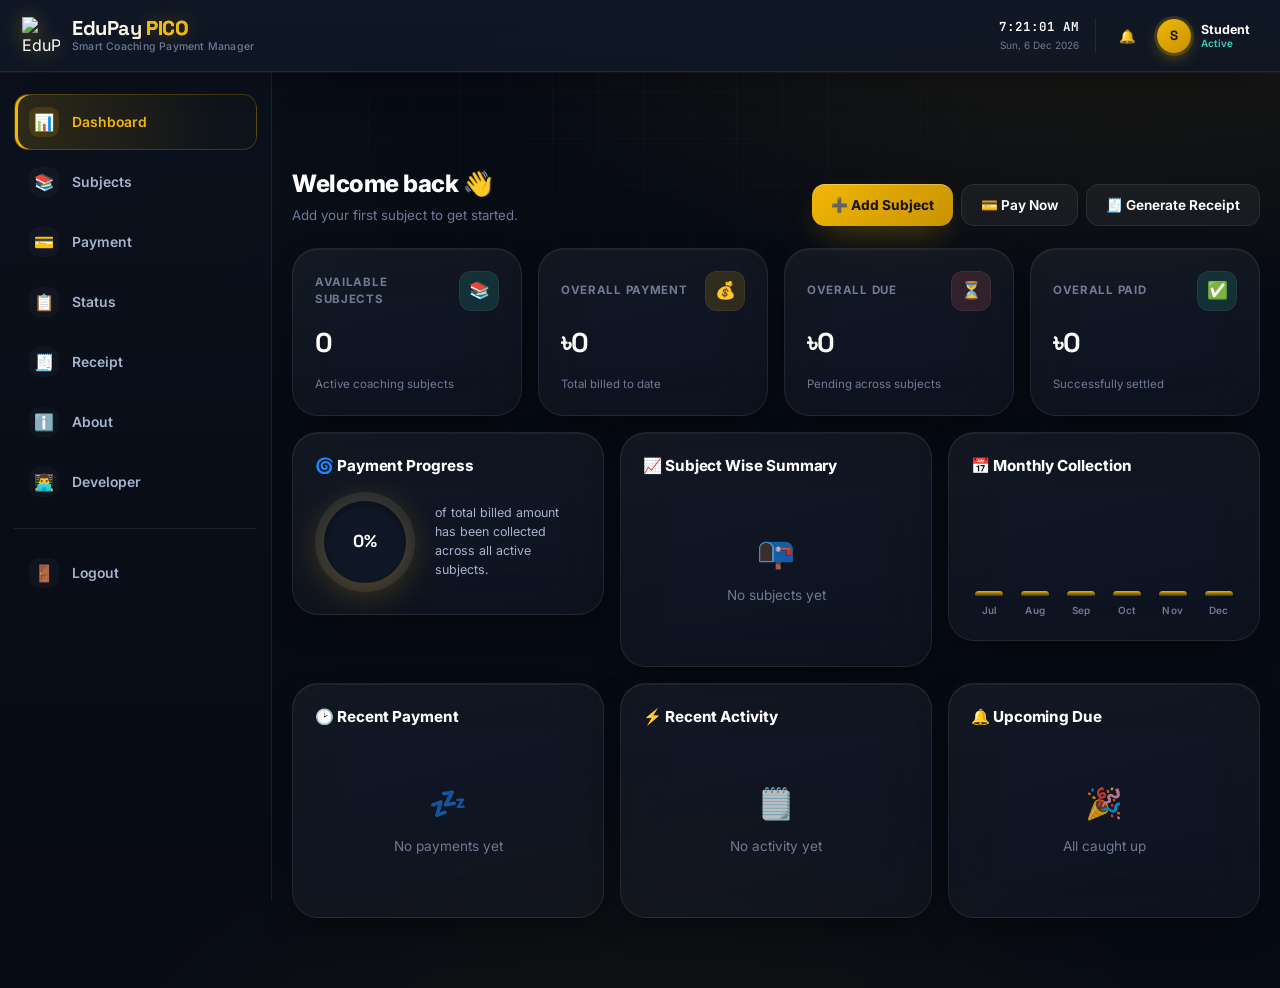
==== index.html @ 9c1e5a85 "Add files via upload" ====
<!DOCTYPE html>
<html lang="en">
<head>
<meta charset="UTF-8">
<meta name="viewport" content="width=device-width, initial-scale=1.0, viewport-fit=cover">
<title>EduPay Pico — Smart Coaching Payment Manager</title>
<link rel="preconnect" href="https://fonts.googleapis.com">
<link href="https://fonts.googleapis.com/css2?family=Space+Grotesk:wght@500;600;700&family=Inter:wght@400;500;600;700&family=JetBrains+Mono:wght@500&display=swap" rel="stylesheet">
<link rel="stylesheet" href="style.css">
<script src="https://cdnjs.cloudflare.com/ajax/libs/jspdf/2.5.1/jspdf.umd.min.js"></script>
</head>
<body>

<div id="app">

  <!-- ============ HEADER ============ -->
<!-- =========================
     TOP HEADER
========================== -->
<header class="topbar">

    <!-- Left -->
<div class="hdr-left">

    <button class="icon-btn hamburger" id="btnHamburger">
        ☰
    </button>

    <div class="brand-wrap">

<img src="paypico.png" class="logo-img" alt="EduPay Pico">

        <div class="brand-info">

            <h1 class="brand-title">
                EduPay <span>PICO</span>
            </h1>

            <p class="brand-sub">
                Smart Coaching Payment Manager
            </p>

        </div>

    </div>

</div>

    <!-- Right -->
    <div class="hdr-right">

        <div class="clock-wrap">
            <div class="clock-time" id="clockTime">--:--</div>
            <div class="clock-date" id="clockDate">-- --- ----</div>
        </div>

        <div class="rel">
            <button class="icon-btn notif-btn" id="btnNotif">
                🔔
                <span class="badge-dot" id="notifDot"></span>
            </button>

            <div class="dropdown glass" id="notifDropdown">
                <div class="dropdown-head">Notifications</div>
                <div id="notifList">
                    <div class="dropdown-empty">
                        No notifications.
                    </div>
                </div>
            </div>
        </div>

        <div class="rel">

            <button class="profile-chip" id="btnProfile">

                <div class="avatar" id="avatarInit">
                    S
                </div>

                <div class="profile-info">
                    <span class="profile-name" id="profileNameTxt">
                        Student
                    </span>

                    <small>Active</small>
                </div>

            </button>

            <div class="dropdown glass" id="profileDropdown">

                <button class="dropdown-item" id="miEditName">
                    ✏️ Edit Name
                </button>

                <button class="dropdown-item" id="miAbout">
                    ℹ️ About
                </button>

                <button class="dropdown-item danger" id="miLogout">
                    🚪 Logout
                </button>

            </div>

        </div>

    </div>

</header>

  <div class="sidebar-backdrop" id="sidebarBackdrop"></div>

  <!-- ============ SIDEBAR ============ -->
  <nav class="sidebar" id="sidebar">
    <div class="nav-item active" data-page="dashboard"><span class="ic">📊</span> Dashboard</div>
    <div class="nav-item" data-page="subjects"><span class="ic">📚</span> Subjects</div>
    <div class="nav-item" data-page="payment"><span class="ic">💳</span> Payment</div>
    <div class="nav-item" data-page="status"><span class="ic">📋</span> Status</div>
    <div class="nav-item" data-page="receipt"><span class="ic">🧾</span> Receipt</div>
    <div class="nav-item" data-page="about"><span class="ic">ℹ️</span> About</div>
    <div class="nav-item" data-page="developer"><span class="ic">👨‍💻</span> Developer</div>
    <div class="sidebar-foot">
      <div class="nav-item" id="navLogout"><span class="ic">🚪</span> Logout</div>
    </div>
  </nav>

  <!-- ============ MAIN ============ -->
  <main>

    <!-- ---------------- DASHBOARD ---------------- -->
    <section class="page active" id="page-dashboard">
      <div class="page-head">
        <div>
          <div class="page-title">Welcome back 👋</div>
          <div class="page-sub" id="dashSubtitle">Here's your coaching payment overview.</div>
        </div>
        <div style="display:flex; gap:8px; flex-wrap:wrap;">
          <button class="btn btn-gold" data-action="quick-add-subject">➕ Add Subject</button>
          <button class="btn" data-action="quick-pay">💳 Pay Now</button>
          <button class="btn" data-action="quick-receipt">🧾 Generate Receipt</button>
        </div>
      </div>

      <div class="grid g4" style="margin-bottom:16px;">
        <div class="glass card stat-card">
          <div class="stat-top"><span class="stat-label">Available Subjects</span><div class="stat-ic" style="background:var(--teal-soft); color:var(--teal);">📚</div></div>
          <div class="stat-value" id="statSubjects">0</div>
          <div class="stat-sub">Active coaching subjects</div>
        </div>
        <div class="glass card stat-card">
          <div class="stat-top"><span class="stat-label">Overall Payment</span><div class="stat-ic" style="background:var(--gold-soft); color:var(--gold);">💰</div></div>
          <div class="stat-value" id="statOverall">৳0</div>
          <div class="stat-sub">Total billed to date</div>
        </div>
        <div class="glass card stat-card">
          <div class="stat-top"><span class="stat-label">Overall Due</span><div class="stat-ic" style="background:var(--coral-soft); color:var(--coral);">⏳</div></div>
          <div class="stat-value" id="statDue">৳0</div>
          <div class="stat-sub">Pending across subjects</div>
        </div>
        <div class="glass card stat-card">
          <div class="stat-top"><span class="stat-label">Overall Paid</span><div class="stat-ic" style="background:var(--teal-soft); color:var(--teal);">✅</div></div>
          <div class="stat-value" id="statPaid">৳0</div>
          <div class="stat-sub">Successfully settled</div>
        </div>
      </div>

      <div class="grid g3" style="margin-bottom:16px; align-items:start;">
        <div class="glass card">
          <div class="section-title">🌀 Payment Progress</div>
          <div class="ring-wrap">
            <div class="ring" id="progressRing"><span class="ring-val" id="progressVal">0%</span></div>
            <div>
              <div style="font-size:.78rem; color:var(--text-dim);">of total billed amount has been collected across all active subjects.</div>
            </div>
          </div>
        </div>
        <div class="glass card">
          <div class="section-title">📈 Subject Wise Summary</div>
          <div id="subjectBars"><div class="list-empty"><span class="em-ic">📭</span>No subjects yet</div></div>
        </div>
        <div class="glass card">
          <div class="section-title">📅 Monthly Collection</div>
          <div class="month-chart" id="monthChart"></div>
        </div>
      </div>

      <div class="grid g3">
        <div class="glass card">
          <div class="section-title">🕑 Recent Payment</div>
          <div id="recentPayments"><div class="list-empty"><span class="em-ic">💤</span>No payments yet</div></div>
        </div>
        <div class="glass card">
          <div class="section-title">⚡ Recent Activity</div>
          <div id="recentActivity"><div class="list-empty"><span class="em-ic">🗒️</span>No activity yet</div></div>
        </div>
        <div class="glass card">
          <div class="section-title">🔔 Upcoming Due</div>
          <div id="upcomingDue"><div class="list-empty"><span class="em-ic">🎉</span>All caught up</div></div>
        </div>
      </div>
    </section>

    <!-- ---------------- SUBJECTS ---------------- -->
    <section class="page" id="page-subjects">
      <div class="page-head">
        <div>
          <div class="page-title">Subjects</div>
          <div class="page-sub">Manage your coaching subjects &amp; teachers.</div>
        </div>
        <button class="btn btn-gold" id="btnAddSubject">➕ Add Subject</button>
      </div>
      <div class="toolbar">
        <div class="search-wrap"><span class="search-ic">🔍</span><input class="input" id="subjSearch" placeholder="Search subject or teacher..."></div>
        <select class="input" id="subjFilterStatus" style="max-width:170px;">
          <option value="">All Status</option>
          <option value="Active">Active</option>
          <option value="Inactive">Inactive</option>
        </select>
      </div>
      <div class="grid g3" id="subjectList"></div>
    </section>

    <!-- ---------------- PAYMENT ---------------- -->
    <section class="page" id="page-payment">
      <div class="page-head">
        <div>
          <div class="page-title">Payment</div>
          <div class="page-sub">Select a subject and settle unpaid months.</div>
        </div>
      </div>
      <div class="glass card" style="max-width:640px; margin-bottom:16px;">
        <div class="field">
          <label>Select Subject</label>
          <select class="input" id="paySubjectSelect"><option value="">-- choose subject --</option></select>
        </div>
        <div id="payDetails" style="display:none;">
          <div class="grid g2" style="margin-bottom:14px;">
            <div class="glass card" style="padding:14px;">
              <div class="stat-label">Teacher</div>
              <div style="font-weight:700; margin-top:4px;" id="payTeacher">-</div>
            </div>
            <div class="glass card" style="padding:14px;">
              <div class="stat-label">Monthly Salary</div>
              <div style="font-weight:700; margin-top:4px;" id="paySalary">-</div>
            </div>
            <div class="glass card" style="padding:14px;">
              <div class="stat-label">Paid Months</div>
              <div style="font-weight:700; margin-top:4px;" id="payPaidCount">-</div>
            </div>
            <div class="glass card" style="padding:14px;">
              <div class="stat-label">Due Months</div>
              <div style="font-weight:700; margin-top:4px; color:var(--coral);" id="payDueCount">-</div>
            </div>
          </div>
          <div class="field"><label>Current Running Month</label><div class="chip chip-gray" id="payCurrentMonth">-</div></div>
<div class="field">
    <label>Month Select to Pay</label>
    <div class="month-check-list" id="payMonthList"></div>
</div>

<div class="field-row">
            <div class="field"><label>Payment Date</label><input type="date" class="input" id="payDate"></div>
            <div class="field"><label>Payment Method</label>
              <select class="input" id="payMethod"><option>Cash</option><option>Bank Transfer</option><option>Mobile Banking</option><option>Card</option></select>
            </div>
          </div>
          <div class="field"><label>Notes (optional)</label><textarea class="textarea" id="payNotes" placeholder="Add a note..."></textarea></div>
          <div class="glass card" style="padding:14px; display:flex; justify-content:space-between; align-items:center; margin-bottom:14px;">
            <span class="stat-label">Total Amount</span>
            <span class="stat-value" style="font-size:1.3rem;" id="payAmount">৳0</span>
          </div>
          <button class="btn btn-gold btn-block" id="btnConfirmPay">✅ Confirm Payment</button>
        </div>
    </section>

    <!-- ---------------- STATUS ---------------- -->
    <section class="page" id="page-status">
      <div class="page-head">
        <div>
          <div class="page-title">Status</div>
          <div class="page-sub">Payment status across all subjects.</div>
        </div>
      </div>
      <div class="grid g2" style="margin-bottom:16px;">
        <div class="glass card stat-card"><div class="stat-label">Total Paid</div><div class="stat-value" id="statusTotalPaid" style="color:var(--teal);">৳0</div></div>
        <div class="glass card stat-card"><div class="stat-label">Total Due</div><div class="stat-value" id="statusTotalDue" style="color:var(--coral);">৳0</div></div>
      </div>
      <div class="toolbar">
        <div class="search-wrap"><span class="search-ic">🔍</span><input class="input" id="statusSearch" placeholder="Search subject or teacher..."></div>
        <select class="input" id="statusFilter" style="max-width:160px;">
          <option value="">All</option>
          <option value="Paid">Paid</option>
          <option value="Partial">Partial</option>
          <option value="Due">Due</option>
        </select>
      </div>
      <div class="glass card table-wrap">
        <table class="data" id="statusTable">
          <thead><tr>
            <th data-sort="name">Subject</th><th data-sort="teacher">Teacher</th><th data-sort="salary">Salary</th>
            <th data-sort="paid">Paid</th><th data-sort="due">Due</th><th>Current Month</th><th>Status</th>
          </tr></thead>
          <tbody id="statusBody"></tbody>
        </table>
      </div>
    </section>

    <!-- ---------------- RECEIPT ---------------- -->
    <section class="page" id="page-receipt">
      <div class="page-head">
        <div>
          <div class="page-title">Receipt</div>
          <div class="page-sub">Generate subject-wise or overall receipts.</div>
        </div>
      </div>
      <div class="receipt-tabs">
        <button class="tab-btn active" data-rtab="subject">Subject Wise</button>
        <button class="tab-btn" data-rtab="overall">Overall</button>
        <button class="tab-btn" data-rtab="history">History</button>
      </div>

      <div id="rtab-subject">
        <div class="glass card" style="max-width:520px; margin-bottom:16px;">
          <div class="field"><label>Select Subject</label><select class="input" id="rcSubjectSelect"><option value="">-- choose subject --</option></select></div>
          <div class="field"><label>Select Payment Record</label><select class="input" id="rcPaymentSelect"><option value="">-- choose payment --</option></select></div>
          <button class="btn btn-gold btn-block" id="btnGenSubjectReceipt">🧾 Generate Receipt</button>
        </div>
      </div>
      <div id="rtab-overall" style="display:none;">
        <div class="glass card" style="max-width:520px; margin-bottom:16px;">
          <p style="font-size:.82rem; color:var(--text-dim); margin-bottom:14px;">Generates a consolidated receipt covering every subject's paid &amp; due amount as of today.</p>
          <button class="btn btn-gold btn-block" id="btnGenOverallReceipt">🧾 Generate Overall Receipt</button>
        </div>
      </div>
      <div id="rtab-history" style="display:none;">
        <div id="receiptHistory" class="grid g3"></div>
      </div>

      <div id="receiptPreviewWrap" style="display:none; max-width:560px;">
        <div class="receipt-preview" id="receiptPreview"></div>
        <div style="display:flex; gap:10px; margin-top:14px;">
          <button class="btn btn-gold" id="btnDownloadPdf">⬇️ Download PDF</button>
          <button class="btn" id="btnPrintReceipt">🖨️ Print</button>
        </div>
      </div>
    </section>

    <!-- ---------------- ABOUT ---------------- -->
    <section class="page" id="page-about">
      <div class="page-head"><div><div class="page-title">About EduPay Pico</div><div class="page-sub">Smart Coaching Payment Manager</div></div></div>
      <div class="grid g2">
        <div class="glass card">
          <div class="section-title">📦 Version</div>
          <p style="font-size:.85rem; color:var(--text-dim);">EduPay Pico v1.0.0 — a fully offline-first, single-file payment manager for coaching centers.</p>
        </div>
        <div class="glass card">
          <div class="section-title">🎯 Purpose</div>
          <p style="font-size:.85rem; color:var(--text-dim);">Helps students and guardians track subject-wise coaching fees, monthly dues, and generate professional receipts — all stored locally on your device.</p>
        </div>
        <div class="glass card">
          <div class="section-title">✨ Features</div>
          <div class="days-row">
            <span class="day-pill">Subject Manager</span><span class="day-pill">Auto Due Tracking</span>
            <span class="day-pill">Receipts</span><span class="day-pill">PDF Export</span>
            <span class="day-pill">Backups</span><span class="day-pill">Live Search</span>
          </div>
        </div>
        <div class="glass card">
          <div class="section-title">📖 How To Use</div>
          <p style="font-size:.85rem; color:var(--text-dim);">1. Add a subject with schedule &amp; fee. 2. Visit Payment to settle due months. 3. Generate a receipt anytime from the Receipt page.</p>
        </div>
      </div>
      <div class="glass card" style="margin-top:16px;">
        <div class="section-title">🔗 Links</div>
        <div class="social-row">
          <a class="btn btn-sm" href="#" onclick="return false;">📘 Facebook</a>
          <a class="btn btn-sm" href="#" onclick="return false;">💻 GitHub</a>
          <a class="btn btn-sm" href="mailto:hello@edupaypico.app">✉️ Email</a>
          <a class="btn btn-sm" href="#" onclick="return false;">🌐 Website</a>
        </div>
      </div>
      <div class="glass card" style="margin-top:16px;">
        <div class="section-title">💾 Data Management</div>
        <div style="display:flex; gap:10px; flex-wrap:wrap;">
          <button class="btn" id="btnExportJson">⬇️ Download JSON Backup</button>
          <button class="btn" id="btnImportJsonTrigger">⬆️ Import JSON</button>
          <input type="file" id="importFileInput" accept=".json" style="display:none;">
          <button class="btn btn-danger" id="btnResetDb">🗑️ Reset Database</button>
        </div>
      </div>
    </section>

    <!-- ---------------- DEVELOPER ---------------- -->
<section class="page" id="page-developer">

<div class="glass card" style="padding:28px;overflow:hidden;">

    <div style="font-size:12px;
    letter-spacing:4px;
    color:var(--gold);
    text-transform:uppercase;
    margin-bottom:8px;">
        Established 2026
    </div>

    <div style="font-size:12px;
    color:var(--text-faint);
    letter-spacing:3px;
    margin-bottom:45px;">
        MD. MOSHIUR RAHMAN
    </div>

    <h1 style="
    font-size:42px;
    line-height:1.1;
    margin-bottom:25px;
    font-family:var(--font-d);
    color:#f4d88a;">
        MD. Moshiur<br>Rahman
    </h1>

    <div style="
    border-left:4px solid var(--gold);
    padding-left:15px;
    margin-bottom:28px;">

        <h3>Student</h3>
        <h3>Frontend Web Developer</h3>
        <h3>UI Designer</h3>

    </div>

    <p style="
    color:var(--text-dim);
    line-height:1.8;
    margin-bottom:40px;">

        "I enjoy creating elegant websites with clean interfaces and smooth user experiences.
        Every project is built with creativity, attention to detail, and a passion for modern web design."

    </p>

<a href="https://moshiur-port.netlify.app/" class="btn btn-gold btn-block">
    🚀 Explore My Portfolio
</a>
</div>

<div class="grid g2" style="margin-top:20px;">

<div class="glass card">
<h3>Skills</h3>
<div class="days-row" style="margin-top:15px;">
<span class="day-pill">HTML5</span>
<span class="day-pill">CSS3</span>
<span class="day-pill">JavaScript</span>
<span class="day-pill">Firebase</span>
<span class="day-pill">UI/UX</span>
<span class="day-pill">Responsive Design</span>
</div>
</div>

<div class="glass card">
<h3>Projects</h3>

<div class="row-item">
<span>💳 EduPay Pico</span>
<span>v1.0</span>
</div>

<div class="row-item">
<span>📚 GolpoX</span>
<span>Live</span>
</div>

<div class="row-item">
<span>🌐 Portfolio</span>
<span>2026</span>
</div>

</div>

<div class="glass card">
<h3>Social</h3>

<div style="display:flex;flex-wrap:wrap;gap:10px;margin-top:15px;">

<button class="btn btn-sm">🌐 Portfolio</button>

<button class="btn btn-sm">📘 Facebook</button>

<button class="btn btn-sm">💻 GitHub</button>

<button class="btn btn-sm">✉️ Email</button>

</div>

</div>

<div class="glass card">

<h3>About Developer</h3>

<p style="margin-top:15px;color:var(--text-dim);line-height:1.8;">

Frontend developer passionate about creating premium web applications with modern UI, smooth animations and clean architecture.

</p>

</div>

</div>

</section>

  </main>
</div>

<!-- ============ MODAL: ADD/EDIT SUBJECT ============ -->
<div class="modal-overlay" id="subjectModal">
  <div class="modal-box glass">
    <div class="modal-head"><div class="modal-title" id="subjectModalTitle">Add Subject</div><div class="close-x" data-close="subjectModal">✕</div></div>
    <input type="hidden" id="subjEditId">
    <div class="field"><label>Subject Name</label><input class="input" id="subjName" placeholder="e.g. Physics"></div>
    <div class="field"><label>Teacher Name</label><input class="input" id="subjTeacher" placeholder="e.g. Mr. Karim"></div>
    <div class="field"><label>Monthly Salary (৳)</label><input type="number" class="input" id="subjSalary" placeholder="e.g. 1500" min="0"></div>
    <div class="field">
      <label>Select Days</label>
      <div class="checkbox-grid" id="dayCheckboxes"></div>
    </div>
    <div class="field-row">
      <div class="field"><label>Start Time</label><input type="time" class="input" id="subjStart"></div>
      <div class="field"><label>End Time</label><input type="time" class="input" id="subjEnd"></div>
    </div>
    <div class="field-row">
      <div class="field"><label>Start Month</label><select class="input" id="subjStartMonth"></select></div>
      <div class="field"><label>Start Year</label><select class="input" id="subjStartYear"></select></div>
    </div>
    <button class="btn btn-sm" id="btnAutoGenDate" style="margin-bottom:14px;">⚡ Auto Generate (Current Month/Year)</button>
    <div class="field">
      <label>Status</label>
      <select class="input" id="subjStatus"><option>Active</option><option>Inactive</option></select>
    </div>
    <div class="modal-foot">
      <button class="btn btn-block" data-close="subjectModal">Cancel</button>
      <button class="btn btn-gold btn-block" id="btnSaveSubject">Save</button>
    </div>
  </div>
</div>

<!-- ============ MODAL: CONFIRM ============ -->
<div class="modal-overlay" id="confirmModal">
  <div class="modal-box glass" style="max-width:380px; text-align:center;">
    <div class="confirm-icon">⚠️</div>
    <div class="modal-title" id="confirmTitle" style="margin-bottom:6px;">Are you sure?</div>
    <p style="font-size:.82rem; color:var(--text-dim); margin-bottom:18px;" id="confirmMsg">This action cannot be undone.</p>
    <div class="modal-foot">
      <button class="btn btn-block" data-close="confirmModal">Cancel</button>
      <button class="btn btn-danger btn-block" id="btnConfirmYes">Confirm</button>
    </div>
  </div>
</div>

<!-- ============ MODAL: EDIT NAME ============ -->
<div class="modal-overlay" id="nameModal">
  <div class="modal-box glass" style="max-width:380px;">
    <div class="modal-head"><div class="modal-title">Edit Your Name</div><div class="close-x" data-close="nameModal">✕</div></div>
    <div class="field"><label>Student Name</label><input class="input" id="studentNameInput" placeholder="Your name"></div>
    <div class="modal-foot">
      <button class="btn btn-block" data-close="nameModal">Cancel</button>
      <button class="btn btn-gold btn-block" id="btnSaveName">Save</button>
    </div>
  </div>
</div>

<div id="toast-stack"></div>

<script src="script.js"></script>
</body>
</html>
---- style.css ----
/* ==========================================================================
   EduPay Pico — v2.0 "Aurum" Theme
   Luxury SaaS dashboard redesign. Stripe-grade spacing, Linear-grade
   restraint, Notion-grade cleanliness — one gold identity throughout.
   Every selector below matches an existing DOM hook in index.html / script.js.
   Structure, IDs, and JS behavior are untouched — only the surface changed.
   ========================================================================== */

:root{
  /* ---- Brand tokens ---- */
  --bg:#070B14;
  --bg-2:#101827;
  --surface:#181F2F;
  --bg-grid: rgba(255,255,255,0.02);

  --panel: rgba(255,255,255,0.05);
  --panel-strong: rgba(255,255,255,0.09);
  --panel-border: rgba(255,255,255,0.08);
  --panel-border-strong: rgba(255,255,255,0.16);

  --text:#FFFFFF;
  --text-dim:#A6B3CF;
  --text-faint:#6F7A95;

  --gold:#F2B705;
  --dark-gold:#C79200;
  --gold-soft:rgba(242,183,5,0.14);

  --teal:#2DD4BF;
  --teal-soft:rgba(45,212,191,0.14);

  --coral:#FB6A6A;
  --coral-soft:rgba(251,106,106,0.14);

  --amber:#FDBA74;
  --amber-soft:rgba(253,186,116,0.14);

  --radius-lg:26px;
  --radius-md:18px;
  --radius-sm:12px;

  --shadow-lg:0 28px 70px -16px rgba(0,0,0,0.7);
  --shadow-md:0 14px 36px -12px rgba(0,0,0,0.6);
  --shadow-gold:0 14px 34px -12px rgba(242,183,5,0.45);

  --font-d:'Space Grotesk',sans-serif;
  --font-b:'Inter',sans-serif;
  --font-m:'JetBrains Mono',monospace;

  --sidebar-w:272px;
  --header-h:72px;
}

*{ box-sizing:border-box; margin:0; padding:0; }
html{ -webkit-tap-highlight-color:transparent; }
body{
  font-family:var(--font-b);
  color:var(--text);
  background:
    radial-gradient(1200px 640px at 88% -8%, rgba(242,183,5,0.10), transparent 60%),
    radial-gradient(900px 560px at -6% 18%, rgba(45,212,191,0.06), transparent 55%),
    radial-gradient(1000px 700px at 50% 120%, rgba(199,146,0,0.08), transparent 60%),
    var(--bg);
  min-height:100vh;
  overflow-x:hidden;
  line-height:1.5;
  -webkit-font-smoothing:antialiased;
}
body::before{
  content:"";
  position:fixed; inset:0; z-index:0; pointer-events:none;
  background-image:
    linear-gradient(var(--bg-grid) 1px, transparent 1px),
    linear-gradient(90deg, var(--bg-grid) 1px, transparent 1px);
  background-size:46px 46px;
  mask-image:radial-gradient(ellipse 78% 55% at 50% 0%, black 25%, transparent 78%);
}
::selection{ background:var(--gold-soft); color:var(--gold); }
::-webkit-scrollbar{ width:9px; height:9px; }
::-webkit-scrollbar-track{ background:transparent; }
::-webkit-scrollbar-thumb{
  background:linear-gradient(180deg, rgba(242,183,5,0.45), rgba(255,255,255,0.10));
  border-radius:12px;
}
::-webkit-scrollbar-thumb:hover{
  background:linear-gradient(180deg, rgba(242,183,5,0.65), rgba(255,255,255,0.16));
}
a{ color:inherit; text-decoration:none; }
button{ font-family:inherit; cursor:pointer; }
input,select,textarea{ font-family:inherit; color:var(--text); }
:focus-visible{ outline:2px solid var(--gold); outline-offset:2px; border-radius:8px; }
h1,h2,h3,h4{ font-family:var(--font-d); letter-spacing:-0.015em; font-weight:700; }

/* ---------- Glass primitives ---------- */
.glass{
  background:linear-gradient(165deg, rgba(255,255,255,0.055), rgba(255,255,255,0.03));
  backdrop-filter:blur(26px) saturate(150%);
  -webkit-backdrop-filter:blur(26px) saturate(150%);
  border:1px solid var(--panel-border);
  border-radius:var(--radius-lg);
  box-shadow:var(--shadow-md), inset 0 1px 0 rgba(255,255,255,0.05);
  position:relative;
}
.card{
  padding:22px;
  transition:transform .3s cubic-bezier(.2,.8,.2,1), box-shadow .3s ease, border-color .3s ease;
}
.card::after{
  content:"";
  position:absolute; left:18px; right:18px; top:0; height:1px;
  background:linear-gradient(90deg, transparent, rgba(242,183,5,0.4), transparent);
  opacity:0; transition:opacity .3s ease;
  pointer-events:none;
}
.card:hover{ transform:translateY(-4px); border-color:var(--panel-border-strong); box-shadow:var(--shadow-lg), inset 0 1px 0 rgba(255,255,255,0.06); }
.card:hover::after{ opacity:1; }

/* ---------- App shell ---------- */
#app{ position:relative; z-index:1; min-height:100vh; }

/* ================= HEADER ================= */
.topbar{
  position:sticky; top:0; z-index:1000;
  height:var(--header-h);
  padding:0 22px;
  display:flex; justify-content:space-between; align-items:center;
  background:linear-gradient(180deg, rgba(16,24,39,.94), rgba(16,24,39,.82));
  backdrop-filter:blur(24px) saturate(150%);
  -webkit-backdrop-filter:blur(24px) saturate(150%);
  border-bottom:1px solid var(--panel-border);
  box-shadow:0 1px 0 rgba(255,255,255,.03), 0 18px 40px -26px rgba(0,0,0,.8);
}
.hdr-left{ display:flex; align-items:center; gap:14px; }
.brand-wrap{ display:flex; align-items:center; gap:12px; }
.brand-info{ display:flex; flex-direction:column; line-height:1.15; }
.logo-img{
  width:38px; height:38px; object-fit:contain;
  filter:drop-shadow(0 3px 10px rgba(242,183,5,.4));
}
.brand-title{
  font-size:20px; font-weight:800; margin:0;
  background:linear-gradient(90deg,#fff, #f4e6c1 55%, var(--gold));
  -webkit-background-clip:text; background-clip:text; -webkit-text-fill-color:transparent;
  letter-spacing:-.02em;
}
.brand-title span{
  -webkit-text-fill-color:var(--gold);
  text-shadow:0 0 20px rgba(242,183,5,.4);
}
.brand-sub{ font-size:10.5px; color:var(--text-faint); font-weight:500; letter-spacing:.02em; margin-top:1px; }

.hdr-right{ display:flex; align-items:center; gap:6px; }

.icon-btn{
  width:38px; height:38px; display:flex; justify-content:center; align-items:center;
  background:transparent; border:none; box-shadow:none;
  color:var(--text-dim); border-radius:12px;
  transition:background .2s ease, color .2s ease, transform .2s ease;
}
.icon-btn:hover{ background:rgba(255,255,255,.06); color:var(--text); }
.icon-btn:active{ transform:scale(.92); }
.hamburger{ margin-right:2px; }

.rel{ position:relative; }

.profile-chip{
  display:flex; align-items:center; gap:10px;
  background:transparent; border:none; padding:5px 8px 5px 5px !important; box-shadow:none;
  border-radius:14px; transition:background .2s ease;
}
.profile-chip:hover{ background:rgba(255,255,255,.05); }

.avatar{
  width:34px; height:34px; border-radius:50%;
  background:linear-gradient(145deg, var(--gold), var(--dark-gold));
  color:#171100;
  display:flex; justify-content:center; align-items:center;
  font-weight:800; font-family:var(--font-d);
  box-shadow:0 0 0 3px rgba(242,183,5,.16), 0 6px 16px -4px rgba(242,183,5,.5);
}

.profile-info{ display:flex; flex-direction:column; line-height:1.2; text-align:left; }
.profile-name{ font-size:12.5px; font-weight:700; color:var(--text); }
.profile-info small{ font-size:10px; color:var(--teal); font-weight:600; }

.clock-wrap{ text-align:right; margin-right:6px; padding-right:16px; border-right:1px solid var(--panel-border); }
.clock-time{ font-size:12.5px; font-family:var(--font-m); font-weight:600; color:var(--text); }
.clock-date{ font-size:10px; color:var(--text-faint); margin-top:1px; }

.badge-dot{
  position:absolute; top:6px; right:6px; width:8px; height:8px; border-radius:50%;
  background:var(--coral); box-shadow:0 0 0 2px var(--bg-2), 0 0 10px var(--coral);
  opacity:0; transform:scale(0); transition:.2s ease;
}
.badge-dot.show{ opacity:1; transform:scale(1); }

/* ---------- Dropdowns ---------- */
.dropdown{
  position:absolute; top:52px; right:0; display:none; z-index:9999;
  width:280px; max-width:82vw;
  background:linear-gradient(180deg, rgba(24,31,47,.98), rgba(14,18,29,.99));
  border:1px solid var(--panel-border-strong);
  border-radius:var(--radius-md);
  box-shadow:var(--shadow-lg), 0 0 0 1px rgba(242,183,5,.06);
  backdrop-filter:blur(22px);
  overflow:hidden;
  padding:8px;
}
.dropdown.open{ display:block; animation:dropdownIn .2s cubic-bezier(.2,.8,.2,1); }
@keyframes dropdownIn{ from{ opacity:0; transform:translateY(-8px) scale(.96); } to{ opacity:1; transform:translateY(0) scale(1); } }
.dropdown-head{
  font-size:11px; font-weight:700; letter-spacing:.06em; text-transform:uppercase;
  color:var(--text-faint); padding:10px 12px 8px;
}
.dropdown-empty{ padding:22px 12px; text-align:center; color:var(--text-faint); font-size:.8rem; }
.dropdown-item{
  width:100%; display:flex; align-items:center; gap:10px; text-align:left;
  padding:11px 12px; border-radius:11px; border:none; background:transparent;
  color:var(--text-dim); font-size:.83rem; font-weight:600; transition:.16s ease;
}
.dropdown-item:hover{ background:rgba(255,255,255,.06); color:var(--text); transform:translateX(2px); }
.dropdown-item.danger{ color:var(--coral); }
.dropdown-item.danger:hover{ background:var(--coral-soft); }

.notif-item{
  padding:11px 12px; border-radius:11px; font-size:.79rem; color:var(--text-dim);
  display:flex; flex-direction:column; gap:3px; transition:background .15s ease;
}
.notif-item:hover{ background:rgba(255,255,255,.05); }
.notif-time{ font-size:.68rem; color:var(--text-faint); }

@media(max-width:768px){
  .topbar{ height:60px; padding:0 12px; }
  .brand-title{ font-size:17px; }
  .brand-sub{ display:none; }
  .logo-img{ width:32px; height:32px; }
  .clock-wrap{ display:none; }
  .profile-name, .profile-info small{ display:none; }
  .profile-chip{ padding:4px !important; }
}

/* ================= SIDEBAR ================= */
.sidebar{
  position:fixed; top:var(--header-h); left:0; bottom:0; width:var(--sidebar-w);
  padding:22px 14px; z-index:50; overflow-y:auto;
  background:linear-gradient(180deg, rgba(12,17,29,.92), rgba(7,11,20,.96));
  backdrop-filter:blur(20px);
  border-right:1px solid var(--panel-border);
  transition:transform .35s cubic-bezier(.4,0,.2,1);
}
.nav-item{
  position:relative;
  display:flex; align-items:center; gap:13px; padding:12px 14px; border-radius:14px;
  color:var(--text-dim); font-size:.87rem; font-weight:600; margin-bottom:4px;
  border:1px solid transparent;
  transition:background .2s ease, color .2s ease, padding-left .2s ease, border-color .2s ease;
}
.nav-item .ic{
  font-size:1.02rem; width:30px; height:30px; flex-shrink:0;
  display:flex; align-items:center; justify-content:center;
  border-radius:9px; background:rgba(255,255,255,.03);
  transition:background .2s ease, transform .2s ease;
}
.nav-item:hover{ background:rgba(255,255,255,.05); color:var(--text); padding-left:17px; }
.nav-item:hover .ic{ background:rgba(255,255,255,.06); transform:scale(1.06); }
.nav-item.active{
  background:linear-gradient(90deg, rgba(242,183,5,.16), rgba(242,183,5,.02) 85%);
  color:var(--gold);
  border-color:rgba(242,183,5,.22);
  box-shadow:inset 3px 0 0 var(--gold);
}
.nav-item.active .ic{ background:var(--gold-soft); }
.sidebar-foot{ margin-top:18px; padding-top:16px; border-top:1px solid var(--panel-border); }

.sidebar-backdrop{
  position:fixed; inset:0; background:rgba(3,5,10,0.6); backdrop-filter:blur(2px); z-index:45;
  opacity:0; visibility:hidden; transition:.3s ease;
}
.sidebar-backdrop.show{ opacity:1; visibility:visible; }

/* ================= MAIN ================= */
main{ margin-left:0; padding:calc(var(--header-h) + 22px) 20px 70px; transition:margin .3s; min-height:100vh; }
.page{ display:none; animation:fadeSlide .4s cubic-bezier(.2,.8,.2,1); }
.page.active{ display:block; }
@keyframes fadeSlide{ from{ opacity:0; transform:translateY(14px);} to{ opacity:1; transform:translateY(0);} }

.page-head{ display:flex; align-items:flex-end; justify-content:space-between; gap:14px; margin-bottom:22px; flex-wrap:wrap; }
.page-title{ font-size:1.5rem; font-weight:800; letter-spacing:-.02em; }
.page-sub{ color:var(--text-faint); font-size:.83rem; margin-top:4px; }

/* ---------- Buttons ---------- */
.btn{
  display:inline-flex; align-items:center; justify-content:center; gap:8px;
  padding:12px 19px; border-radius:13px; font-size:.85rem; font-weight:650;
  border:1px solid var(--panel-border); background:var(--panel); color:var(--text);
  position:relative; overflow:hidden; white-space:nowrap;
  transition:transform .18s ease, box-shadow .18s ease, filter .18s ease, background .2s ease, border-color .2s ease;
}
.btn:hover{ background:var(--panel-strong); border-color:var(--panel-border-strong); transform:translateY(-2px); }
.btn:active{ transform:translateY(0) scale(.98); }
.btn-gold{
  background:linear-gradient(135deg,var(--gold),var(--dark-gold));
  color:#1a1200; border:none;
  box-shadow:var(--shadow-gold), inset 0 1px 0 rgba(255,255,255,.28);
  font-weight:750;
}
.btn-gold:hover{ filter:brightness(1.07); box-shadow:0 18px 40px -12px rgba(242,183,5,.6), inset 0 1px 0 rgba(255,255,255,.3); }
.btn-teal{ background:linear-gradient(135deg,var(--teal),#189d8c); color:#04231f; border:none; }
.btn-danger{ background:var(--coral-soft); color:var(--coral); border:1px solid rgba(251,106,106,0.28); }
.btn-danger:hover{ background:rgba(251,106,106,.22); }
.btn-ghost{ background:transparent; }
.btn-sm{ padding:8px 13px; font-size:.76rem; border-radius:10px; }
.btn-block{ width:100%; }
.ripple{ position:absolute; border-radius:50%; background:rgba(255,255,255,0.45); transform:scale(0); animation:rip .55s ease-out; pointer-events:none; }
@keyframes rip{ to{ transform:scale(3); opacity:0; } }

/* ---------- Grid helpers ---------- */
.grid{ display:grid; gap:16px; }
.g4{ grid-template-columns:repeat(4,1fr); }
.g3{ grid-template-columns:repeat(3,1fr); }
.g2{ grid-template-columns:repeat(2,1fr); }
@media(max-width:1100px){ .g4{ grid-template-columns:repeat(2,1fr);} .g3{ grid-template-columns:repeat(2,1fr);} }
@media(max-width:640px){ .g4,.g3,.g2{ grid-template-columns:1fr; } }

/* ---------- Stat cards ---------- */
.stat-card{ display:flex; flex-direction:column; gap:12px; }
.stat-top{ display:flex; align-items:center; justify-content:space-between; }
.stat-ic{
  width:40px; height:40px; border-radius:12px; display:flex; align-items:center; justify-content:center;
  font-size:1.05rem; box-shadow:inset 0 0 0 1px rgba(255,255,255,.06);
}
.stat-label{ font-size:.72rem; color:var(--text-faint); font-weight:700; text-transform:uppercase; letter-spacing:.06em; }
.stat-value{
  font-family:var(--font-d); font-size:1.7rem; font-weight:800; letter-spacing:-.01em;
  background:linear-gradient(90deg, #fff, #f4e6c1);
  -webkit-background-clip:text; background-clip:text; -webkit-text-fill-color:transparent;
}
.stat-sub{ font-size:.72rem; color:var(--text-faint); }

/* ---------- Progress ring ---------- */
.ring-wrap{ display:flex; align-items:center; gap:20px; }
.ring{
  width:100px; height:100px; border-radius:50%; display:flex; align-items:center; justify-content:center;
  position:relative; flex-shrink:0;
  filter:drop-shadow(0 6px 18px rgba(242,183,5,.3));
}
.ring::before{ content:""; position:absolute; inset:9px; border-radius:50%; background:var(--bg-2); box-shadow:inset 0 2px 8px rgba(0,0,0,.4); }
.ring-val{ position:relative; font-family:var(--font-d); font-weight:800; font-size:1.08rem; z-index:1; }

/* ---------- Bar rows ---------- */
.bar-row{ margin-bottom:13px; }
.bar-row-top{ display:flex; justify-content:space-between; font-size:.76rem; margin-bottom:6px; color:var(--text-dim); font-weight:500; }
.bar-track{ height:9px; border-radius:7px; background:rgba(255,255,255,0.06); overflow:hidden; }
.bar-fill{ height:100%; border-radius:7px; background:linear-gradient(90deg,var(--teal),var(--gold)); transition:width .7s cubic-bezier(.2,.8,.2,1); }

/* ---------- Month chart ---------- */
.month-chart{ display:flex; align-items:flex-end; gap:9px; height:126px; padding-top:12px; }
.month-col{ flex:1; display:flex; flex-direction:column; align-items:center; justify-content:flex-end; gap:7px; height:100%; }
.month-bar{
  width:100%; max-width:28px; border-radius:7px 7px 3px 3px;
  background:linear-gradient(180deg,var(--gold),rgba(242,183,5,0.2));
  box-shadow:0 4px 12px -4px rgba(242,183,5,.4);
  transition:height .7s cubic-bezier(.2,.8,.2,1); min-height:3px;
}
.month-lbl{ font-size:.62rem; color:var(--text-faint); font-weight:600; letter-spacing:.02em; }

/* ---------- Sections ---------- */
.section-title{ font-size:.95rem; font-weight:750; margin-bottom:14px; display:flex; align-items:center; gap:8px; letter-spacing:-.005em; }
.list-empty{ padding:38px 14px; text-align:center; color:var(--text-faint); font-size:.85rem; }
.list-empty .em-ic{ font-size:1.9rem; display:block; margin-bottom:10px; opacity:.75; }

/* ---------- Row items ---------- */
.row-item{ display:flex; align-items:center; justify-content:space-between; gap:10px; padding:12px 4px; border-bottom:1px solid var(--panel-border); font-size:.82rem; }
.row-item:last-child{ border-bottom:none; }
.row-item-l{ display:flex; align-items:center; gap:11px; min-width:0; }
.row-ic{ width:36px; height:36px; border-radius:11px; display:flex; align-items:center; justify-content:center; flex-shrink:0; font-size:.92rem; box-shadow:inset 0 0 0 1px rgba(255,255,255,.05); }
.truncate{ overflow:hidden; text-overflow:ellipsis; white-space:nowrap; }

/* ---------- Chips ---------- */
.chip{ display:inline-flex; align-items:center; gap:5px; padding:5px 11px; border-radius:20px; font-size:.66rem; font-weight:750; letter-spacing:.03em; }
.chip-green{ background:var(--teal-soft); color:var(--teal); }
.chip-orange{ background:var(--amber-soft); color:var(--amber); }
.chip-red{ background:var(--coral-soft); color:var(--coral); }
.chip-gray{ background:var(--panel-strong); color:var(--text-dim); }

/* ---------- Subject cards ---------- */
.subject-card{ display:flex; flex-direction:column; gap:13px; }
.subj-head{ display:flex; justify-content:space-between; align-items:flex-start; gap:8px; }
.subj-name{ font-family:var(--font-d); font-weight:750; font-size:1.08rem; }
.subj-teacher{ font-size:.76rem; color:var(--text-faint); margin-top:2px; }
.subj-meta{ display:grid; grid-template-columns:1fr 1fr; gap:9px; font-size:.74rem; }
.subj-meta div span{ display:block; color:var(--text-faint); font-size:.65rem; text-transform:uppercase; letter-spacing:.05em; margin-bottom:3px; }
.days-row{ display:flex; flex-wrap:wrap; gap:6px; }
.day-pill{ font-size:.62rem; padding:4px 8px; border-radius:7px; background:var(--panel-strong); color:var(--text-dim); font-weight:600; }
.subj-actions{ display:flex; gap:8px; margin-top:2px; }

/* ---------- Search / filter bar ---------- */
.toolbar{ display:flex; gap:11px; flex-wrap:wrap; margin-bottom:18px; align-items:center; }
.input, select.input, .textarea{
  padding:12px 15px; border-radius:13px; background:var(--panel); border:1px solid var(--panel-border);
  color:var(--text); font-size:.84rem; width:100%; transition:.2s ease;
}
.input:focus, select.input:focus, .textarea:focus{
  background:var(--panel-strong); border-color:var(--gold); box-shadow:0 0 0 3px rgba(242,183,5,.14);
}
.textarea{ resize:vertical; min-height:74px; }
.search-wrap{ position:relative; flex:1; min-width:180px; }
.search-wrap .input{ padding-left:38px; }
.search-ic{ position:absolute; left:13px; top:50%; transform:translateY(-50%); color:var(--text-faint); font-size:.85rem; }
.field{ margin-bottom:15px; }
.field label{ display:block; font-size:.73rem; color:var(--text-dim); margin-bottom:7px; font-weight:650; letter-spacing:.01em; }
.field-row{ display:grid; grid-template-columns:1fr 1fr; gap:12px; }
@media(max-width:520px){ .field-row{ grid-template-columns:1fr; } }

/* ---------- Table ---------- */
.table-wrap{ overflow-x:auto; }
table.data{ width:100%; border-collapse:collapse; font-size:.82rem; min-width:640px; }
table.data th{
  text-align:left; padding:12px; color:var(--text-faint); font-size:.67rem; text-transform:uppercase;
  letter-spacing:.06em; border-bottom:1px solid var(--panel-border); cursor:pointer; user-select:none;
  font-weight:700;
}
table.data th:hover{ color:var(--gold); }
table.data td{ padding:13px 12px; border-bottom:1px solid var(--panel-border); }
table.data tr{ transition:background .15s ease; }
table.data tr:hover td{ background:rgba(255,255,255,.03); }

/* ---------- Modal ---------- */
.modal-overlay{
  position:fixed; inset:0; z-index:100; display:flex; align-items:flex-end; justify-content:center;
  background:rgba(3,5,10,0.68); backdrop-filter:blur(6px);
  opacity:0; visibility:hidden; transition:.28s ease;
}
.modal-overlay.open{ opacity:1; visibility:visible; }
.modal-box{
  width:100%; max-width:540px; max-height:88vh; overflow-y:auto;
  border-radius:26px 26px 0 0; padding:24px 22px 28px;
  transform:translateY(36px); transition:.32s cubic-bezier(.2,.8,.2,1);
  background:linear-gradient(180deg, rgba(22,28,44,0.98), rgba(9,12,20,0.995));
  border:1px solid var(--panel-border-strong); border-bottom:none;
  box-shadow:0 -30px 80px -20px rgba(0,0,0,.6);
}
.modal-overlay.open .modal-box{ transform:translateY(0); }
@media(min-width:640px){
  .modal-overlay{ align-items:center; }
  .modal-box{
    border-radius:24px; border-bottom:1px solid var(--panel-border-strong);
    transform:translateY(14px) scale(.96);
    box-shadow:0 40px 90px -20px rgba(0,0,0,.75), 0 0 0 1px rgba(242,183,5,.07);
  }
}
.modal-head{ display:flex; justify-content:space-between; align-items:center; margin-bottom:18px; }
.modal-title{ font-size:1.08rem; font-weight:750; letter-spacing:-.01em; }
.close-x{
  width:34px; height:34px; border-radius:10px; display:flex; align-items:center; justify-content:center;
  background:var(--panel); border:1px solid var(--panel-border); color:var(--text-dim);
  transition:.18s ease;
}
.close-x:hover{ background:var(--coral-soft); color:var(--coral); border-color:rgba(251,106,106,.3); }
.checkbox-grid{ display:grid; grid-template-columns:repeat(4,1fr); gap:8px; }
@media(max-width:420px){ .checkbox-grid{ grid-template-columns:repeat(3,1fr);} }
.check-pill{
  display:flex; flex-direction:column; align-items:center; gap:5px; padding:10px 4px; border-radius:12px;
  background:var(--panel); border:1px solid var(--panel-border); font-size:.68rem; cursor:pointer;
  color:var(--text-dim); font-weight:600; transition:.16s ease;
}
.check-pill:hover{ border-color:var(--panel-border-strong); }
.check-pill.checked{ background:var(--gold-soft); border-color:rgba(242,183,5,0.4); color:var(--gold); }
.check-pill input{ display:none; }
.month-check-list{ display:flex; flex-direction:column; gap:8px; max-height:230px; overflow-y:auto; padding-right:4px; }
.month-check-item{
  display:flex; align-items:center; justify-content:space-between; padding:12px 14px; border-radius:13px;
  background:var(--panel); border:1px solid var(--panel-border); cursor:pointer; transition:.16s ease;
}
.month-check-item:hover{ border-color:var(--panel-border-strong); }
.month-check-item.checked{ border-color:rgba(242,183,5,0.4); background:var(--gold-soft); }
.modal-foot{ display:flex; gap:10px; margin-top:20px; }

/* ---------- Toast ---------- */
#toast-stack{ position:fixed; bottom:22px; left:50%; transform:translateX(-50%); z-index:200; display:flex; flex-direction:column; gap:10px; width:min(370px,92vw); }
.toast{
  padding:14px 17px; border-radius:15px; font-size:.82rem; font-weight:650; display:flex; align-items:center; gap:11px;
  background:linear-gradient(165deg, rgba(24,31,47,.97), rgba(12,16,26,.98));
  border:1px solid var(--panel-border-strong); box-shadow:var(--shadow-lg);
  animation:toastIn .32s cubic-bezier(.2,.8,.2,1);
}
@keyframes toastIn{ from{ opacity:0; transform:translateY(16px) scale(.94);} to{opacity:1; transform:translateY(0) scale(1);} }
.toast.out{ animation:toastOut .25s ease forwards; }
@keyframes toastOut{ to{ opacity:0; transform:translateY(10px) scale(.95);} }
.toast-ic{ font-size:1.05rem; }
.toast.success{ border-left:3px solid var(--teal); }
.toast.error{ border-left:3px solid var(--coral); }
.toast.info{ border-left:3px solid var(--gold); }

/* ---------- Empty state ---------- */
.empty-state{ text-align:center; padding:54px 20px; }
.empty-ic{ font-size:2.5rem; margin-bottom:14px; opacity:.75; }
.empty-title{ font-weight:750; margin-bottom:5px; }
.empty-sub{ color:var(--text-faint); font-size:.82rem; margin-bottom:18px; }

/* ---------- Receipt ---------- */
.receipt-tabs{ display:flex; gap:8px; margin-bottom:18px; }
.tab-btn{
  padding:10px 17px; border-radius:12px; font-size:.8rem; font-weight:650;
  background:var(--panel); border:1px solid var(--panel-border); color:var(--text-dim);
  transition:.18s ease;
}
.tab-btn:hover{ color:var(--text); }
.tab-btn.active{ background:var(--gold-soft); color:var(--gold); border-color:rgba(242,183,5,0.35); }
.receipt-preview{
  padding:28px; background:linear-gradient(160deg,#fdfaf1,#fff); color:#20180a; border-radius:20px;
  font-family:var(--font-b); position:relative; overflow:hidden;
  box-shadow:0 24px 60px -20px rgba(0,0,0,.55);
}
.receipt-preview::before{ content:""; position:absolute; inset:0; border:2px solid #f2b70555; border-radius:20px; pointer-events:none; margin:6px; }
.rc-head{ display:flex; justify-content:space-between; align-items:flex-start; border-bottom:2px dashed #e4d7ad; padding-bottom:15px; margin-bottom:15px; }
.rc-logo{ font-family:var(--font-d); font-weight:750; font-size:1.22rem; color:#8a6400; }
.rc-logo small{ display:block; font-weight:500; font-size:.62rem; color:#8a7a4c; letter-spacing:.05em; }
.rc-num{ font-family:var(--font-m); font-size:.78rem; text-align:right; color:#4a4030; }
.rc-grid{ display:grid; grid-template-columns:1fr 1fr; gap:10px; font-size:.78rem; margin-bottom:15px; }
.rc-grid div span{ display:block; color:#8a7a4c; font-size:.65rem; text-transform:uppercase; letter-spacing:.04em; margin-bottom:2px; }
table.rc-table{ width:100%; border-collapse:collapse; font-size:.8rem; margin-bottom:15px; }
table.rc-table th{ text-align:left; background:#f7edcc; padding:9px 10px; font-size:.68rem; text-transform:uppercase; letter-spacing:.04em; color:#6b5b28; }
table.rc-table td{ padding:9px 10px; border-bottom:1px solid #eee1bd; }
.rc-total-row td{ font-weight:750; }
.rc-foot{ text-align:center; font-size:.68rem; color:#a3946a; border-top:1px dashed #e4d7ad; padding-top:11px; }

/* ---------- Loader ---------- */
.loader-dot{ display:inline-block; width:8px; height:8px; border-radius:50%; background:var(--gold); animation:pulse 1s infinite ease-in-out; }
@keyframes pulse{ 0%,100%{ opacity:.3; transform:scale(.8);} 50%{ opacity:1; transform:scale(1.1);} }

/* ---------- Confirm dialog ---------- */
.confirm-icon{
  width:54px; height:54px; border-radius:16px; background:var(--coral-soft); color:var(--coral);
  display:flex; align-items:center; justify-content:center; font-size:1.45rem; margin:0 auto 16px;
  box-shadow:inset 0 0 0 1px rgba(251,106,106,.2);
}

/* ---------- Developer / about ---------- */
.profile-hero{ text-align:center; padding:38px 20px; }
.dev-avatar{
  width:104px; height:104px; border-radius:30px; margin:0 auto 18px;
  background:linear-gradient(135deg,var(--gold),var(--teal));
  display:flex; align-items:center; justify-content:center;
  font-family:var(--font-d); font-size:2.1rem; font-weight:750; color:#0a0e1a;
  animation:floaty 4s ease-in-out infinite;
  box-shadow:0 14px 34px -10px rgba(242,183,5,.55);
}
@keyframes floaty{ 0%,100%{ transform:translateY(0);} 50%{ transform:translateY(-9px);} }
.skill-tag{ display:inline-block; padding:7px 14px; border-radius:20px; background:var(--panel); border:1px solid var(--panel-border); font-size:.74rem; margin:4px; font-weight:600; }
.social-row{ display:flex; gap:10px; justify-content:center; flex-wrap:wrap; margin-top:18px; }

/* ---------- Desktop layout ---------- */
@media(min-width:900px){
  .sidebar{ transform:none !important; }
  main{ margin-left:var(--sidebar-w); }
  .sidebar-backdrop{ display:none; }
  .clock-wrap{ display:block; }
  .profile-name{ display:block; }
  .hamburger{ display:none; }
}
@media(max-width:899px){
  .sidebar{ transform:translateX(-100%); box-shadow:0 0 70px rgba(0,0,0,0.55); }
  .sidebar.open{ transform:translateX(0); }
}

/* ---------- Footer ---------- */
.portfolio-footer{
  margin-top:76px; padding:48px 20px; text-align:center;
  background:linear-gradient(180deg, var(--surface), var(--bg));
  border-top:1px solid var(--panel-border);
}
.footer-logo a{
  text-decoration:none; color:var(--gold); font-size:22px; font-weight:750;
  letter-spacing:3px; text-transform:uppercase; transition:.35s ease;
  text-shadow:0 0 8px rgba(242,183,5,.4), 0 0 16px rgba(242,183,5,.25);
}
.footer-logo a:hover{
  color:#fff; letter-spacing:5px;
  text-shadow:0 0 12px var(--gold), 0 0 26px var(--gold), 0 0 40px var(--gold);
}
.footer-tagline{ margin-top:15px; color:var(--text-faint); font-size:14px; font-style:italic; }
.footer-line{ width:80px; height:3px; margin:24px auto; background:linear-gradient(90deg,var(--gold),var(--dark-gold)); border-radius:50px; box-shadow:0 0 14px rgba(242,183,5,.5); }
.footer-copy{ color:var(--text-faint); font-size:13px; letter-spacing:2px; }

/* ---------- Reduced motion ---------- */
@media (prefers-reduced-motion: reduce){
  *{ animation-duration:.001ms !important; transition-duration:.001ms !important; }
}
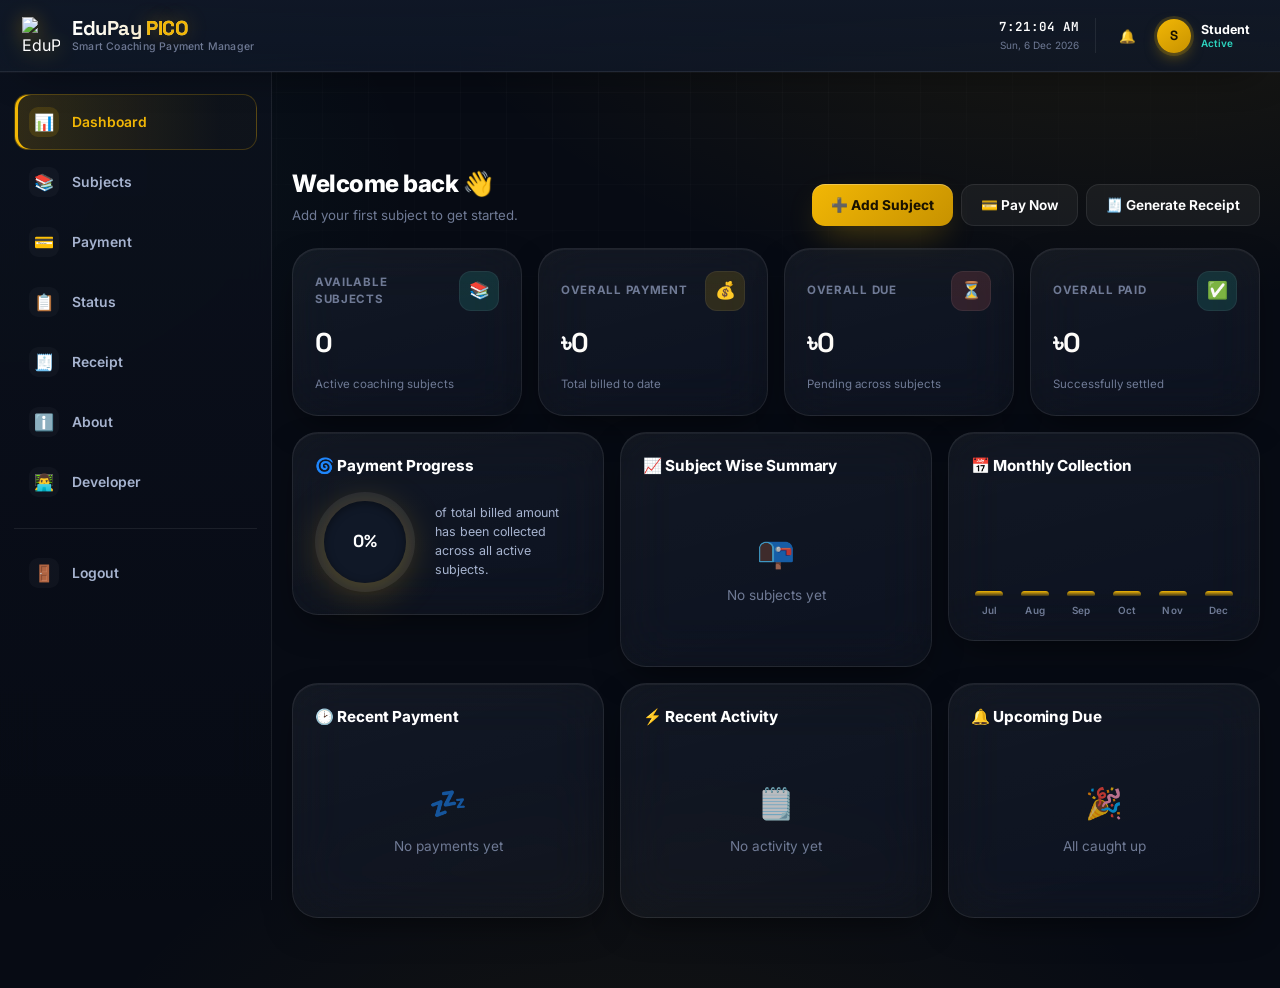
==== commit 2840c5eb: "Add files via upload" ====
--- a/index.html
+++ b/index.html
@@ -4,6 +4,18 @@
 <meta charset="UTF-8">
 <meta name="viewport" content="width=device-width, initial-scale=1.0, viewport-fit=cover">
 <title>EduPay Pico — Smart Coaching Payment Manager</title>
+
+<!-- ============ PWA META ============ -->
+<link rel="manifest" href="manifest.json">
+<meta name="theme-color" content="#F2B705">
+<meta name="background_color" content="#070B14">
+<meta name="mobile-web-app-capable" content="yes">
+<meta name="apple-mobile-web-app-capable" content="yes">
+<meta name="apple-mobile-web-app-status-bar-style" content="black-translucent">
+<meta name="apple-mobile-web-app-title" content="EduPay">
+<link rel="icon" href="icon-192.png" type="image/png">
+<link rel="apple-touch-icon" href="icon-192.png">
+
 <link rel="preconnect" href="https://fonts.googleapis.com">
 <link href="https://fonts.googleapis.com/css2?family=Space+Grotesk:wght@500;600;700&family=Inter:wght@400;500;600;700&family=JetBrains+Mono:wght@500&display=swap" rel="stylesheet">
 <link rel="stylesheet" href="style.css">
@@ -96,6 +108,10 @@
 
                 <button class="dropdown-item" id="miAbout">
                     ℹ️ About
+                </button>
+
+                <button class="dropdown-item" id="miInstallApp" style="display:none;">
+                    📲 Install App
                 </button>
 
                 <button class="dropdown-item danger" id="miLogout">
@@ -574,6 +590,26 @@
   </div>
 </div>
 
+<!-- ============ PWA: UPDATE POPUP ============ -->
+<div class="modal-overlay" id="updatePopup">
+  <div class="modal-box glass update-box">
+    <div class="update-icon-wrap">🚀</div>
+    <div class="modal-title" style="text-align:center; margin-bottom:8px;">New Update Available</div>
+    <p style="font-size:.85rem; color:var(--text-dim); text-align:center; margin-bottom:20px;">
+      A new version of EduPay Pico is ready.
+    </p>
+    <div class="modal-foot">
+      <button class="btn btn-block" id="btnUpdateLater">Later</button>
+      <button class="btn btn-gold btn-block" id="btnUpdateNow">Update Now</button>
+    </div>
+  </div>
+</div>
+
+<!-- ============ PWA: INSTALL FAB ============ -->
+<button class="install-fab" id="installFab" style="display:none;">
+  <span>📲</span> Install App
+</button>
+
 <div id="toast-stack"></div>
 
 <script src="script.js"></script>
--- a/style.css
+++ b/style.css
@@ -587,3 +587,37 @@
 @media (prefers-reduced-motion: reduce){
   *{ animation-duration:.001ms !important; transition-duration:.001ms !important; }
 }
+
+/* =========================================================
+   PWA: Install FAB + Update Popup
+   ========================================================= */
+.install-fab{
+  position:fixed; right:20px; bottom:20px; z-index:60;
+  display:flex; align-items:center; gap:8px;
+  padding:12px 18px; border-radius:999px; border:1px solid rgba(242,183,5,0.35);
+  background:linear-gradient(145deg, var(--gold), var(--dark-gold));
+  color:#1a1200; font-weight:750; font-size:.84rem; font-family:var(--font-d);
+  cursor:pointer; box-shadow:0 18px 40px -12px rgba(242,183,5,.55), 0 0 0 1px rgba(255,255,255,.08) inset;
+  animation:fabIn .4s cubic-bezier(.2,.8,.2,1);
+}
+.install-fab:hover{ filter:brightness(1.07); transform:translateY(-2px); }
+.install-fab:active{ transform:translateY(0); }
+@keyframes fabIn{
+  from{ opacity:0; transform:translateY(14px) scale(.94); }
+  to{ opacity:1; transform:translateY(0) scale(1); }
+}
+@media(max-width:599px){
+  .install-fab{ right:14px; bottom:14px; padding:11px 16px; font-size:.8rem; }
+}
+
+.update-box{ max-width:380px; text-align:center; }
+.update-icon-wrap{
+  width:56px; height:56px; margin:0 auto 14px; border-radius:50%;
+  display:flex; align-items:center; justify-content:center; font-size:1.6rem;
+  background:var(--gold-soft); box-shadow:0 0 0 6px rgba(242,183,5,.08);
+  animation:updatePulse 1.6s ease-in-out infinite;
+}
+@keyframes updatePulse{
+  0%,100%{ box-shadow:0 0 0 6px rgba(242,183,5,.08); }
+  50%{ box-shadow:0 0 0 12px rgba(242,183,5,.14); }
+}
